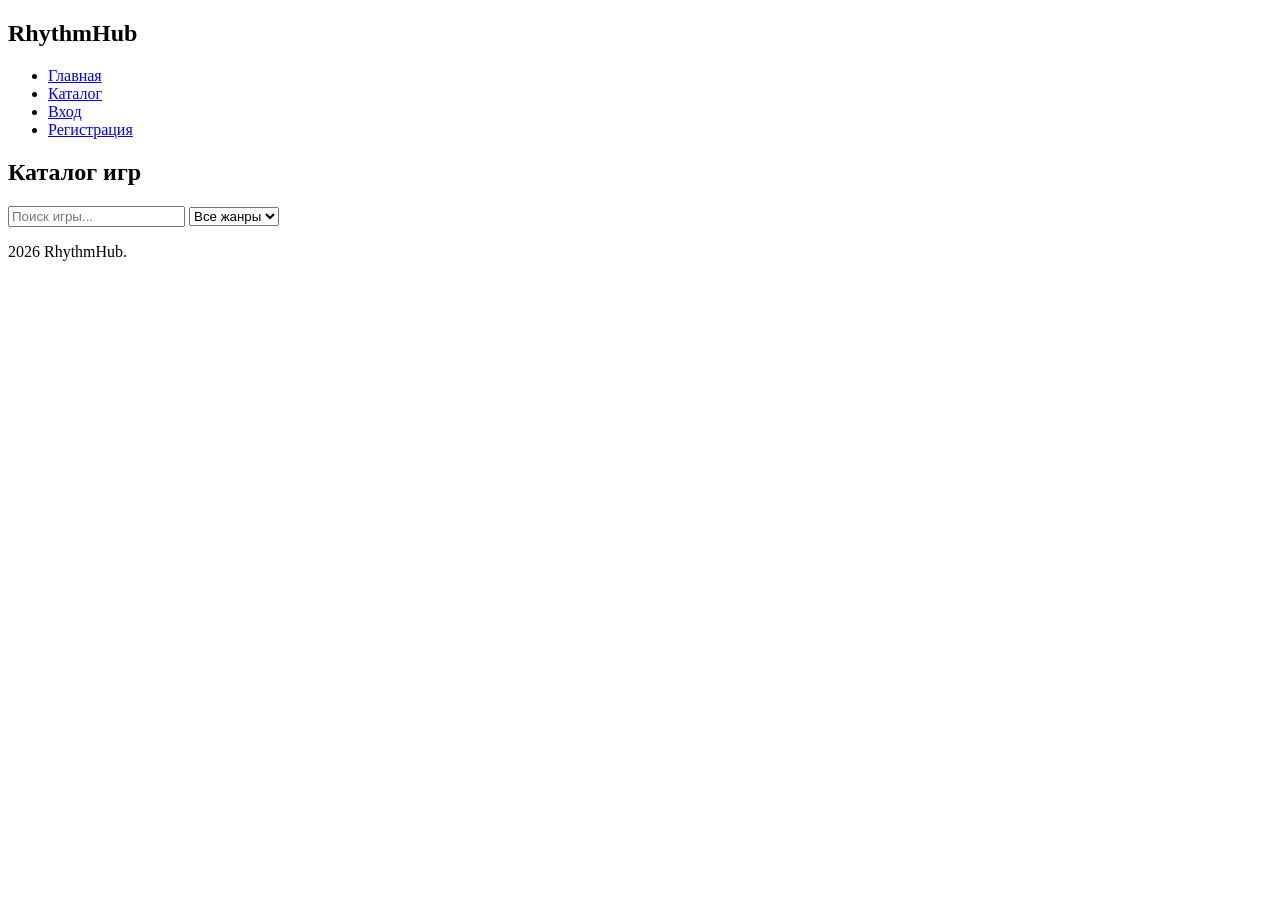
==== catalog.html @ 9bdc8745 "add catalog page with game cards structure" ====
<!DOCTYPE html>
<html lang="ru">
<head>
    <meta charset="UTF-8">
    <meta name="viewport" content="width=device-width, initial-scale=1.0">
    <title>Каталог</title>
    <link rel="stylesheet" href="css/style.css">
    <link rel="stylesheet" href="css/responsive.css">
</head>
<body>
    <nav class="navbar">
        <div class="nav-container">
            <h1 class="logo">RhythmHub</h1>
            <ul class="nav-menu">
                <li><a href="index.html" class="nav-link">Главная</a></li>
                <li><a href="catalog.html" class="nav-link active">Каталог</a></li>
                <li><a href="login.html" class="nav-link">Вход</a></li>
                <li><a href="register.html" class="nav-link">Регистрация</a></li>
            </ul>
        </div>
    </nav>

    <main class="catalog">
        <div class="catalog-header">
            <h2>Каталог игр</h2>
            <div class="filter-section">
                <input type="text" id="searchInput" class="search-box" placeholder="Поиск игры...">
                <select id="genreFilter" class="filter-select">
                    <option value="">Все жанры</option>
                    <option value="pop">Pop</option>
                    <option value="electronic">Electronic</option>
                    <option value="rock">Rock</option>
                    <option value="anime">Anime</option>
                </select>
            </div>
        </div>

        <div class="games-grid" id="gamesGrid">
            <!-- Карточки игр будут добавлены здесь JS -->
        </div>
    </main>

    <footer>
        <p>2026 RhythmHub.</p>
    </footer>

    <script src="js/catalog.js"></script>
</body>
</html>
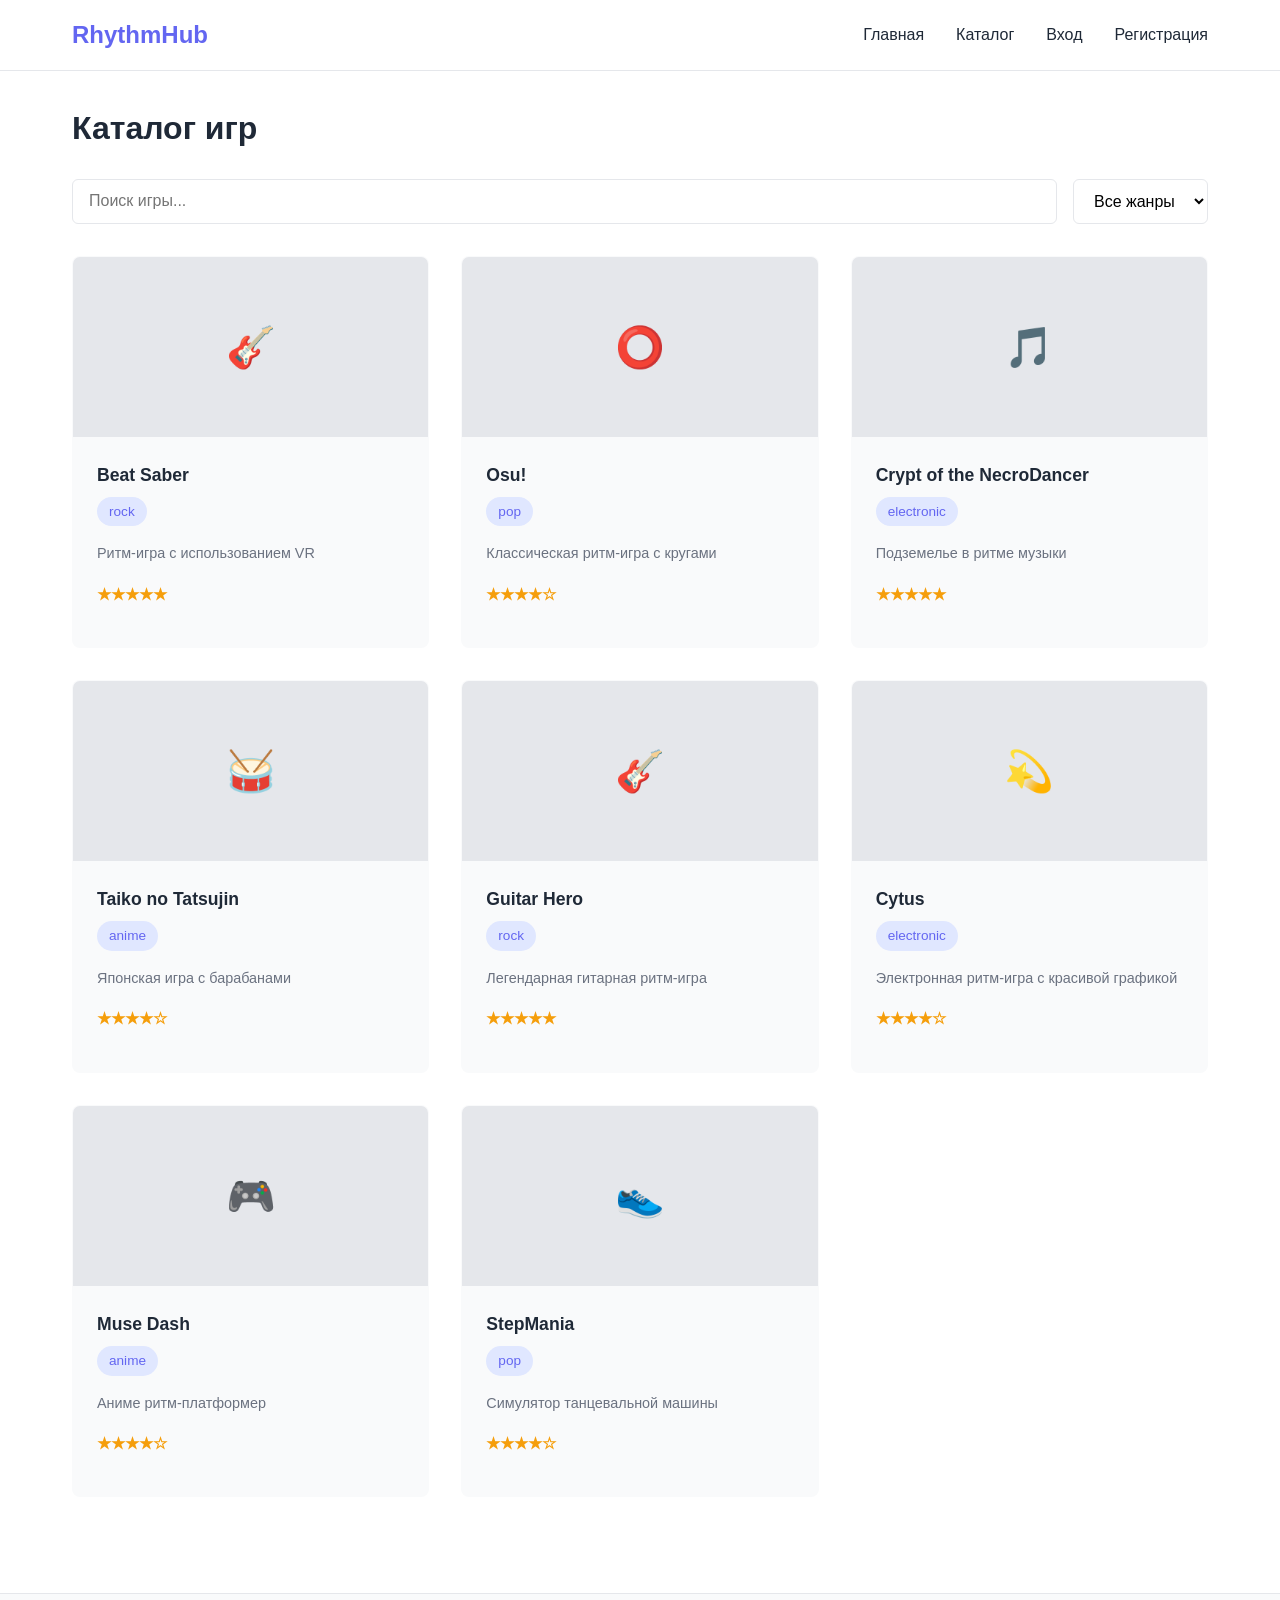
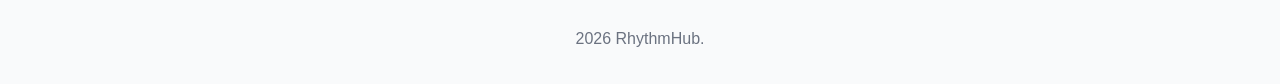
==== commit 707d9aef: "add hamburger menu for mobile navigation" ====
--- a/catalog.html
+++ b/catalog.html
@@ -11,9 +11,14 @@
     <nav class="navbar">
         <div class="nav-container">
             <h1 class="logo">RhythmHub</h1>
-            <ul class="nav-menu">
+            <button class="hamburger" id="hamburger">
+                <span></span>
+                <span></span>
+                <span></span>
+            </button>
+            <ul class="nav-menu" id="navMenu">
                 <li><a href="index.html" class="nav-link">Главная</a></li>
-                <li><a href="catalog.html" class="nav-link active">Каталог</a></li>
+                <li><a href="catalog.html" class="nav-link">Каталог</a></li>
                 <li><a href="login.html" class="nav-link">Вход</a></li>
                 <li><a href="register.html" class="nav-link">Регистрация</a></li>
             </ul>
@@ -45,6 +50,7 @@
     </footer>
 
     <script src="js/catalog.js"></script>
+    <script src="js/menu.js"></script>
 </body>
 </html>
 
--- a/css/style.css
+++ b/css/style.css
@@ -0,0 +1,407 @@
+* {
+    margin: 0;
+    padding: 0;
+    box-sizing: border-box;
+}
+
+:root {
+    --primary-color: #6366f1;
+    --text-color: #1f2937;
+    --light-bg: #f9fafb;
+    --border-color: #e5e7eb;
+    --error-color: #ef4444;
+    --success-color: #10b981;
+}
+
+body {
+    font-family: -apple-system, BlinkMacSystemFont, 'Segoe UI', Roboto, Oxygen, Ubuntu, Cantarell, sans-serif;
+    color: var(--text-color);
+    background-color: #ffffff;
+    line-height: 1.6;
+}
+
+.navbar {
+    background-color: #ffffff;
+    border-bottom: 1px solid var(--border-color);
+    position: sticky;
+    top: 0;
+    z-index: 100;
+}
+
+.nav-container {
+    max-width: 1200px;
+    margin: 0 auto;
+    padding: 1rem 2rem;
+    display: flex;
+    justify-content: space-between;
+    align-items: center;
+}
+
+.logo {
+    font-size: 1.5rem;
+    font-weight: 700;
+    color: var(--primary-color);
+}
+
+.nav-menu {
+    list-style: none;
+    display: flex;
+    gap: 2rem;
+}
+
+.nav-link {
+    text-decoration: none;
+    color: var(--text-color);
+    font-weight: 500;
+    transition: color 0.3s ease;
+    position: relative;
+}
+
+.nav-link:hover,
+.nav-link.active {
+    color: var(--primary-color);
+}
+
+.nav-link.active::after {
+    content: '';
+    position: absolute;
+    bottom: -0.5rem;
+    left: 0;
+    right: 0;
+    height: 2px;
+    background-color: var(--primary-color);
+}
+
+.hamburger {
+    display: none;
+    flex-direction: column;
+    background: none;
+    border: none;
+    cursor: pointer;
+    gap: 5px;
+}
+
+.hamburger span {
+    width: 25px;
+    height: 3px;
+    background-color: var(--primary-color);
+    border-radius: 2px;
+    transition: all 0.3s ease;
+}
+
+.hamburger.active span:nth-child(1) {
+    transform: rotate(45deg) translate(5.5px, 5.5px);
+}
+
+.hamburger.active span:nth-child(2) {
+    opacity: 0;
+}
+
+.hamburger.active span:nth-child(3) {
+    transform: rotate(-45deg) translate(6px, -6px);
+}
+
+.hero {
+    max-width: 1200px;
+    margin: 4rem auto;
+    padding: 3rem 2rem;
+    text-align: center;
+}
+
+.hero-content h2 {
+    font-size: 2.5rem;
+    margin-bottom: 1rem;
+    color: var(--text-color);
+}
+
+.hero-content p {
+    font-size: 1.25rem;
+    color: #6b7280;
+    margin-bottom: 2rem;
+}
+
+.features {
+    max-width: 1200px;
+    margin: 3rem auto;
+    padding: 3rem 2rem;
+}
+
+.features h3 {
+    text-align: center;
+    font-size: 1.75rem;
+    margin-bottom: 2rem;
+}
+
+.features-grid {
+    display: grid;
+    grid-template-columns: repeat(3, 1fr);
+    gap: 2rem;
+}
+
+.feature-card {
+    padding: 2rem;
+    background-color: var(--light-bg);
+    border-radius: 0.5rem;
+    text-align: center;
+}
+
+.feature-card h4 {
+    font-size: 1.1rem;
+    margin-bottom: 0.5rem;
+    color: var(--primary-color);
+}
+
+.feature-card p {
+    color: #6b7280;
+    font-size: 0.95rem;
+}
+
+.btn {
+    display: inline-block;
+    padding: 0.75rem 1.5rem;
+    border: none;
+    border-radius: 0.375rem;
+    font-size: 1rem;
+    font-weight: 500;
+    cursor: pointer;
+    text-decoration: none;
+    transition: all 0.3s ease;
+}
+
+.btn-primary {
+    background-color: var(--primary-color);
+    color: white;
+}
+
+.btn-primary:hover {
+    background-color: #4f46e5;
+    box-shadow: 0 4px 12px rgba(99, 102, 241, 0.3);
+}
+
+.btn-block {
+    width: 100%;
+    display: block;
+}
+
+.catalog {
+    max-width: 1200px;
+    margin: 0 auto;
+    padding: 2rem;
+}
+
+.catalog-header {
+    margin-bottom: 2rem;
+}
+
+.catalog-header h2 {
+    font-size: 2rem;
+    margin-bottom: 1.5rem;
+}
+
+.filter-section {
+    display: flex;
+    gap: 1rem;
+    margin-bottom: 2rem;
+}
+
+.search-box {
+    flex: 1;
+    padding: 0.75rem 1rem;
+    border: 1px solid var(--border-color);
+    border-radius: 0.375rem;
+    font-size: 1rem;
+}
+
+.search-box:focus {
+    outline: none;
+    border-color: var(--primary-color);
+    box-shadow: 0 0 0 3px rgba(99, 102, 241, 0.1);
+}
+
+.filter-select {
+    padding: 0.75rem 1rem;
+    border: 1px solid var(--border-color);
+    border-radius: 0.375rem;
+    font-size: 1rem;
+    background-color: white;
+    cursor: pointer;
+}
+
+.filter-select:focus {
+    outline: none;
+    border-color: var(--primary-color);
+}
+
+.games-grid {
+    display: grid;
+    grid-template-columns: repeat(3, 1fr);
+    gap: 2rem;
+}
+
+.game-card {
+    background-color: var(--light-bg);
+    border-radius: 0.5rem;
+    overflow: hidden;
+    transition: all 0.3s ease;
+    cursor: pointer;
+    border: 1px solid transparent;
+}
+
+.game-card:hover {
+    transform: translateY(-4px);
+    box-shadow: 0 8px 24px rgba(0, 0, 0, 0.1);
+    border-color: var(--primary-color);
+}
+
+.game-image {
+    width: 100%;
+    height: 180px;
+    background-color: #e5e7eb;
+    display: flex;
+    align-items: center;
+    justify-content: center;
+    font-size: 2.5rem;
+    color: #9ca3af;
+}
+
+.game-content {
+    padding: 1.5rem;
+}
+
+.game-title {
+    font-size: 1.1rem;
+    font-weight: 600;
+    margin-bottom: 0.5rem;
+}
+
+.game-genre {
+    display: inline-block;
+    background-color: #e0e7ff;
+    color: var(--primary-color);
+    padding: 0.25rem 0.75rem;
+    border-radius: 1rem;
+    font-size: 0.85rem;
+    margin-bottom: 1rem;
+}
+
+.game-description {
+    color: #6b7280;
+    font-size: 0.9rem;
+    margin-bottom: 1rem;
+}
+
+.game-rating {
+    color: #f59e0b;
+    font-weight: 600;
+    margin-bottom: 1rem;
+}
+
+.form-container {
+    max-width: 400px;
+    margin: 3rem auto;
+    padding: 2rem;
+}
+
+.form-wrapper {
+    background-color: var(--light-bg);
+    padding: 2rem;
+    border-radius: 0.5rem;
+}
+
+.form-wrapper h2 {
+    margin-bottom: 1.5rem;
+    font-size: 1.5rem;
+}
+
+.form {
+    display: flex;
+    flex-direction: column;
+}
+
+.form-group {
+    margin-bottom: 1.5rem;
+}
+
+.form-group label {
+    display: block;
+    margin-bottom: 0.5rem;
+    font-weight: 500;
+    color: var(--text-color);
+}
+
+.form-group input,
+.form-group select {
+    width: 100%;
+    padding: 0.75rem;
+    border: 1px solid var(--border-color);
+    border-radius: 0.375rem;
+    font-size: 1rem;
+    transition: all 0.3s ease;
+}
+
+.form-group input:focus,
+.form-group select:focus {
+    outline: none;
+    border-color: var(--primary-color);
+    box-shadow: 0 0 0 3px rgba(99, 102, 241, 0.1);
+}
+
+.form-group input.error {
+    border-color: var(--error-color);
+    background-color: #fee2e2;
+}
+
+.password-input-wrapper {
+    position: relative;
+    display: flex;
+    align-items: center;
+}
+
+.password-input-wrapper input {
+    width: 100%;
+}
+
+.toggle-password {
+    position: absolute;
+    right: 0.75rem;
+    background: none;
+    border: none;
+    cursor: pointer;
+    font-size: 1.2rem;
+    padding: 0;
+}
+
+.error-message {
+    color: var(--error-color);
+    font-size: 0.85rem;
+    margin-top: 0.25rem;
+    display: block;
+    min-height: 1.2rem;
+}
+
+.form-footer {
+    text-align: center;
+    margin-top: 1.5rem;
+    color: #6b7280;
+    font-size: 0.9rem;
+}
+
+.form-footer a {
+    color: var(--primary-color);
+    text-decoration: none;
+    font-weight: 500;
+}
+
+.form-footer a:hover {
+    text-decoration: underline;
+}
+
+footer {
+    background-color: var(--light-bg);
+    border-top: 1px solid var(--border-color);
+    padding: 2rem;
+    text-align: center;
+    color: #6b7280;
+    margin-top: 4rem;
+}
+
--- a/css/responsive.css
+++ b/css/responsive.css
@@ -0,0 +1,183 @@
+@media (max-width: 1024px) {
+    .features-grid {
+        grid-template-columns: repeat(2, 1fr);
+    }
+
+    .games-grid {
+        grid-template-columns: repeat(2, 1fr);
+    }
+
+    .hero-content h2 {
+        font-size: 2rem;
+    }
+
+    .nav-menu {
+        gap: 1rem;
+    }
+}
+
+@media (max-width: 768px) {
+    .nav-container {
+        padding: 1rem;
+        justify-content: space-between;
+        align-items: center;
+    }
+
+    .hamburger {
+        display: flex;
+    }
+
+    .nav-menu {
+        position: absolute;
+        top: 70px;
+        left: 0;
+        right: 0;
+        background-color: #ffffff;
+        flex-direction: column;
+        gap: 0;
+        max-height: 0;
+        overflow: hidden;
+        transition: max-height 0.3s ease;
+        border-bottom: 1px solid var(--border-color);
+    }
+
+    .nav-menu.active {
+        max-height: 250px;
+    }
+
+    .nav-link {
+        display: block;
+        padding: 1rem;
+        border-bottom: 1px solid var(--border-color);
+    }
+
+    .nav-link.active::after {
+        display: none;
+    }
+
+    .nav-link.active {
+        background-color: var(--light-bg);
+    }
+
+    .hero-content h2 {
+        font-size: 1.75rem;
+    }
+
+    .hero-content p {
+        font-size: 1rem;
+    }
+
+    .features-grid {
+        grid-template-columns: 1fr;
+    }
+
+    .games-grid {
+        grid-template-columns: 1fr;
+    }
+
+    .game-card {
+        display: flex;
+        gap: 1rem;
+    }
+
+    .game-image {
+        width: 120px;
+        min-width: 120px;
+        height: 120px;
+        border-radius: 0.375rem;
+    }
+
+    .game-content {
+        flex: 1;
+        padding: 1rem;
+    }
+
+    .filter-section {
+        flex-direction: column;
+    }
+
+    .search-box,
+    .filter-select {
+        width: 100%;
+    }
+
+    .form-container {
+        padding: 1rem;
+    }
+
+    .form-wrapper {
+        padding: 1.5rem;
+    }
+
+    .catalog {
+        padding: 1rem;
+    }
+
+    .features {
+        padding: 1.5rem;
+    }
+
+    .hero {
+        padding: 2rem 1rem;
+        margin: 2rem auto;
+    }
+
+    .password-input-wrapper {
+        position: relative;
+    }
+
+    .toggle-password {
+        right: 0.75rem;
+        z-index: 10;
+    }
+
+    .form-group input {
+        padding-right: 2.5rem;
+    }
+}
+
+@media (max-width: 480px) {
+    .logo {
+        font-size: 1.25rem;
+    }
+
+    .hero-content h2 {
+        font-size: 1.5rem;
+    }
+
+    .features h3 {
+        font-size: 1.3rem;
+    }
+
+    .feature-card {
+        padding: 1.5rem;
+    }
+
+    .feature-card h4 {
+        font-size: 1rem;
+    }
+
+    .btn {
+        padding: 0.65rem 1rem;
+        font-size: 0.95rem;
+    }
+
+    .game-card {
+        flex-direction: column;
+    }
+
+    .game-image {
+        width: 100%;
+        min-width: auto;
+        height: 150px;
+    }
+
+    .catalog-header h2 {
+        font-size: 1.5rem;
+    }
+
+    .form-wrapper h2 {
+        font-size: 1.3rem;
+    }
+}
+
